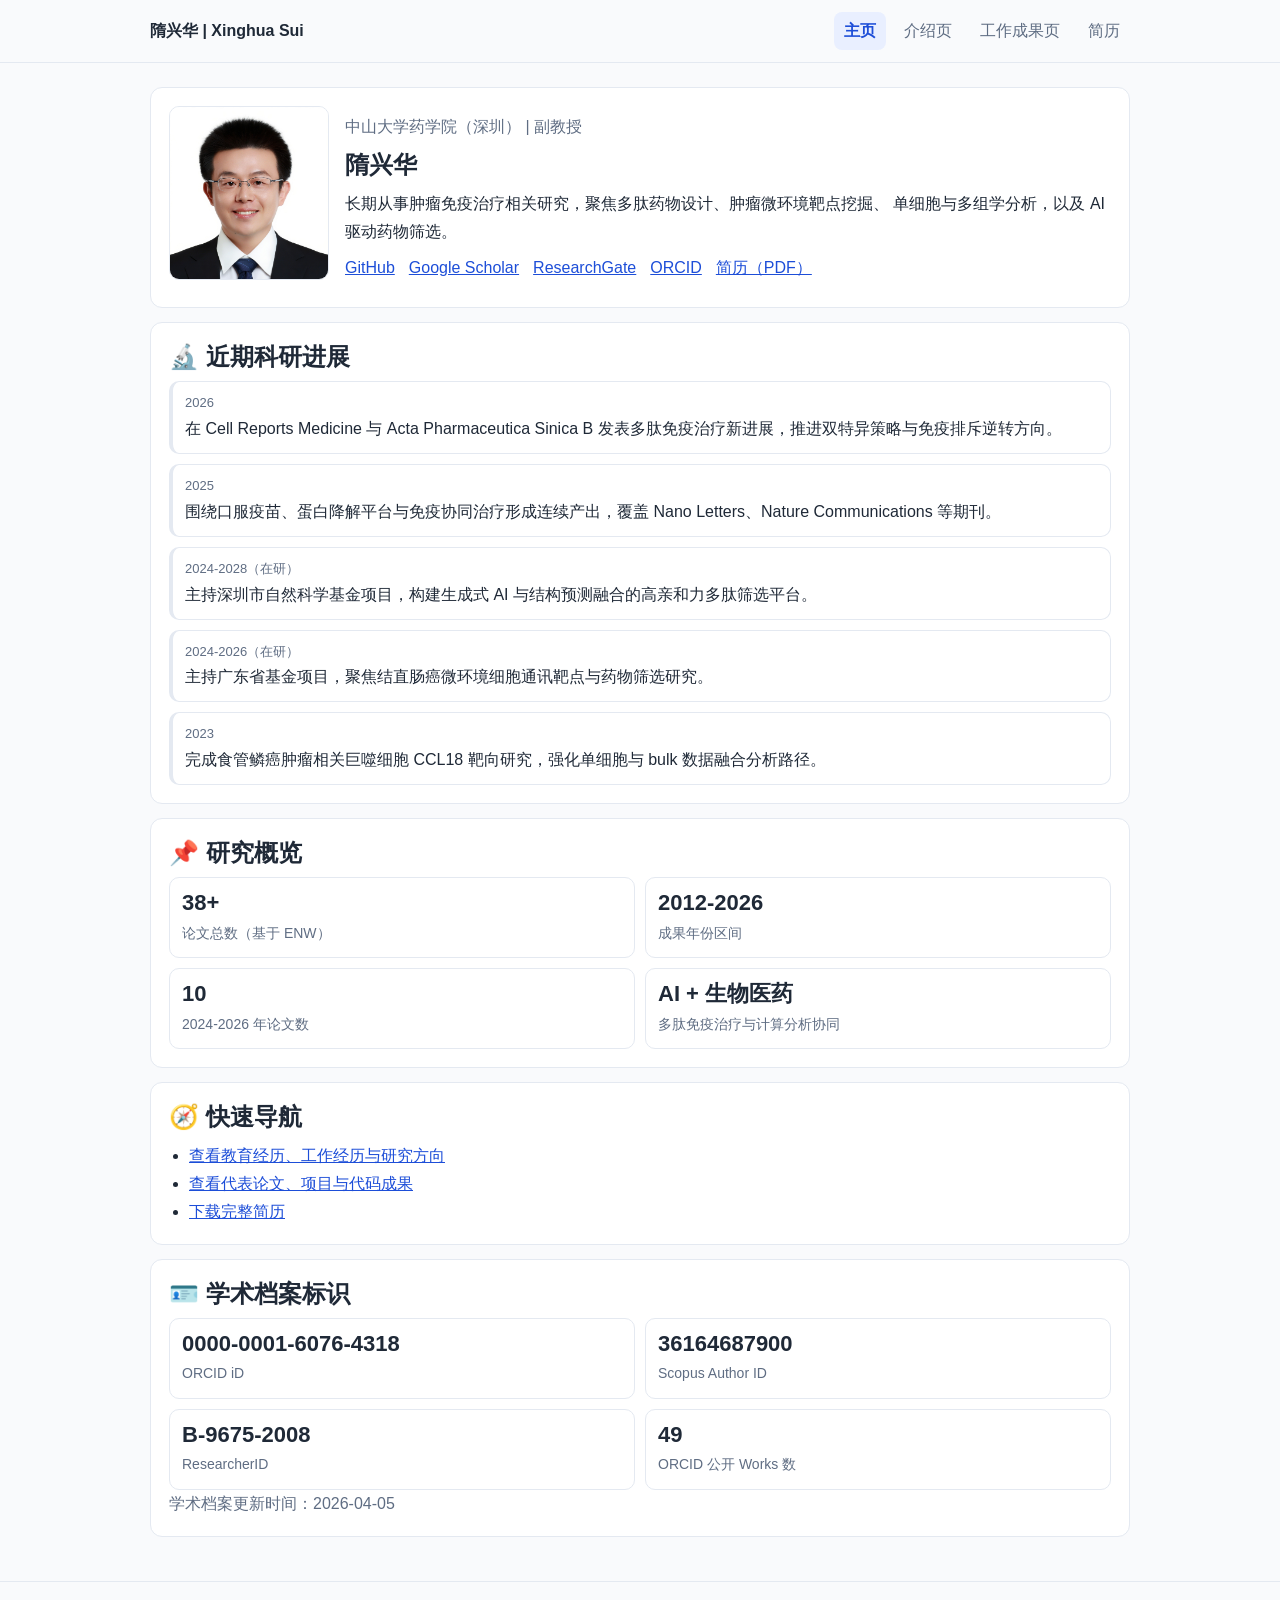
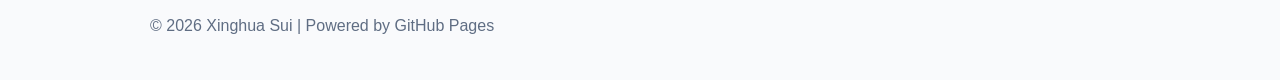
==== index.html @ 60b4a50c "Initial GitHub Pages site for personal academic profile. Includes homepage, about page, works page, " ====
<!doctype html>
<html lang="zh-CN">
  <head>
    <meta charset="UTF-8" />
    <meta name="viewport" content="width=device-width, initial-scale=1.0" />
    <meta name="description" content="隋兴华个人学术主页：近期科研进展、研究方向与代表成果。" />
    <title>隋兴华 | 学术主页</title>
    <link rel="stylesheet" href="styles.css" />
  </head>
  <body data-page="home">
    <header class="site-header">
      <div class="container nav-wrap">
        <a class="brand" href="index.html">隋兴华 | Xinghua Sui</a>
        <nav class="site-nav">
          <a href="index.html">主页</a>
          <a href="about.html">介绍页</a>
          <a href="works.html">工作成果页</a>
          <a href="cv.pdf" target="_blank" rel="noopener">简历</a>
        </nav>
      </div>
    </header>

    <main class="container page">
      <section class="profile-block">
        <div class="profile-photo">
          <img src="avatar.jpg" alt="隋兴华证件照" />
        </div>
        <div class="profile-text">
          <p class="muted">中山大学药学院（深圳） | 副教授</p>
          <h1>隋兴华</h1>
          <p>
            长期从事肿瘤免疫治疗相关研究，聚焦多肽药物设计、肿瘤微环境靶点挖掘、
            单细胞与多组学分析，以及 AI 驱动药物筛选。
          </p>
          <div class="link-row">
            <a href="https://github.com/luvega" target="_blank" rel="noopener">GitHub</a>
            <a
              href="https://scholar.google.com/citations?user=IkVBcz4AAAAJ&hl=zh-CN"
              target="_blank"
              rel="noopener"
              >Google Scholar</a
            >
            <a
              href="https://www.researchgate.net/profile/Xinghua-Sui?ev=hdr_xprf"
              target="_blank"
              rel="noopener"
              >ResearchGate</a
            >
            <a href="https://orcid.org/0000-0001-6076-4318" target="_blank" rel="noopener">ORCID</a>
            <a href="cv.pdf" target="_blank" rel="noopener">简历（PDF）</a>
          </div>
        </div>
      </section>

      <section class="section">
        <h2>🔬 近期科研进展</h2>
        <div id="progress-timeline" class="timeline"></div>
      </section>

      <section class="section">
        <h2>📌 研究概览</h2>
        <div class="stats-grid">
          <article>
            <strong id="paper-count">-</strong>
            <span>论文总数（基于 ENW）</span>
          </article>
          <article>
            <strong id="year-span">-</strong>
            <span>成果年份区间</span>
          </article>
          <article>
            <strong id="recent-count">-</strong>
            <span>2024-2026 年论文数</span>
          </article>
          <article>
            <strong>AI + 生物医药</strong>
            <span>多肽免疫治疗与计算分析协同</span>
          </article>
        </div>
      </section>

      <section class="section">
        <h2>🧭 快速导航</h2>
        <ul class="plain-list">
          <li><a href="about.html">查看教育经历、工作经历与研究方向</a></li>
          <li><a href="works.html">查看代表论文、项目与代码成果</a></li>
          <li><a href="cv.pdf" target="_blank" rel="noopener">下载完整简历</a></li>
        </ul>
      </section>

      <section class="section">
        <h2>🪪 学术档案标识</h2>
        <div class="stats-grid">
          <article>
            <strong id="orcid-id">0000-0001-6076-4318</strong>
            <span>ORCID iD</span>
          </article>
          <article>
            <strong id="scopus-id">36164687900</strong>
            <span>Scopus Author ID</span>
          </article>
          <article>
            <strong id="researcher-id">B-9675-2008</strong>
            <span>ResearcherID</span>
          </article>
          <article>
            <strong id="orcid-works">49</strong>
            <span>ORCID 公开 Works 数</span>
          </article>
        </div>
        <p class="muted" id="profile-updated-at">学术档案更新时间：-</p>
      </section>
    </main>

    <footer class="site-footer">
      <div class="container">
        <p>© <span id="year"></span> Xinghua Sui | Powered by GitHub Pages</p>
      </div>
    </footer>

    <script src="script.js"></script>
  </body>
</html>
---- styles.css ----
:root {
  --bg: #f9fafc;
  --text: #1f2937;
  --muted: #5f6d83;
  --line: #e4e9f1;
  --brand: #1d4ed8;
  --brand-soft: #e9efff;
  --max: 980px;
}

* {
  box-sizing: border-box;
}

body {
  margin: 0;
  color: var(--text);
  background: var(--bg);
  font-family: "Segoe UI", "PingFang SC", "Microsoft YaHei", sans-serif;
  line-height: 1.75;
}

a {
  color: var(--brand);
}

.container {
  width: min(var(--max), 92vw);
  margin: 0 auto;
}

.site-header {
  position: sticky;
  top: 0;
  z-index: 20;
  background: rgba(249, 250, 252, 0.96);
  border-bottom: 1px solid var(--line);
}

.nav-wrap {
  padding: 12px 0;
  display: flex;
  align-items: center;
  justify-content: space-between;
  gap: 16px;
}

.brand {
  font-weight: 700;
  color: var(--text);
  text-decoration: none;
  white-space: nowrap;
}

.site-nav {
  display: flex;
  flex-wrap: wrap;
  gap: 8px;
}

.site-nav a {
  text-decoration: none;
  color: var(--muted);
  padding: 5px 10px;
  border-radius: 8px;
}

body[data-page="home"] .site-nav a[href="index.html"],
body[data-page="about"] .site-nav a[href="about.html"],
body[data-page="works"] .site-nav a[href="works.html"] {
  color: var(--brand);
  background: var(--brand-soft);
  font-weight: 600;
}

.page {
  padding: 24px 0 30px;
}

.section {
  background: #fff;
  border: 1px solid var(--line);
  border-radius: 12px;
  padding: 18px;
  margin-bottom: 14px;
}

h1,
h2 {
  margin: 0 0 8px;
  line-height: 1.35;
}

.muted {
  margin: 0;
  color: var(--muted);
}

.profile-block {
  background: #fff;
  border: 1px solid var(--line);
  border-radius: 12px;
  padding: 18px;
  margin-bottom: 14px;
  display: grid;
  grid-template-columns: 160px 1fr;
  gap: 16px;
  align-items: center;
}

.profile-photo img {
  width: 100%;
  border-radius: 10px;
  border: 1px solid var(--line);
}

.profile-text p {
  margin: 0 0 8px;
}

.link-row {
  display: flex;
  flex-wrap: wrap;
  gap: 14px;
}

.timeline {
  display: grid;
  gap: 10px;
}

.timeline-item {
  border-left: 4px solid var(--brand);
  background: #fff;
  border: 1px solid var(--line);
  border-left-width: 4px;
  border-radius: 10px;
  padding: 10px 12px;
}

.timeline-item .meta {
  font-size: 13px;
  color: var(--muted);
}

.timeline.compact .timeline-item {
  padding: 8px 12px;
}

.stats-grid {
  display: grid;
  grid-template-columns: repeat(2, minmax(0, 1fr));
  gap: 10px;
}

.stats-grid article {
  border: 1px solid var(--line);
  border-radius: 10px;
  padding: 12px;
  background: #fff;
  display: grid;
  gap: 4px;
}

.stats-grid strong {
  font-size: 22px;
  line-height: 1.2;
}

.stats-grid span {
  color: var(--muted);
  font-size: 14px;
}

.chip-list {
  display: flex;
  flex-wrap: wrap;
  gap: 8px;
}

.chip {
  padding: 4px 10px;
  border-radius: 999px;
  font-size: 13px;
  color: var(--brand);
  background: var(--brand-soft);
}

.plain-list {
  margin: 0;
  padding-left: 20px;
}

.paper-list,
.repo-grid,
.yearly-bars {
  display: grid;
  gap: 10px;
}

.paper-item,
.repo-item {
  border: 1px solid var(--line);
  border-radius: 10px;
  background: #fff;
  padding: 10px 12px;
}

.paper-item .year,
.repo-item .meta {
  color: var(--muted);
  font-size: 13px;
}

.bar-row {
  display: grid;
  grid-template-columns: 60px 1fr 56px;
  gap: 8px;
  align-items: center;
}

.bar {
  width: 100%;
  height: 10px;
  border-radius: 999px;
  background: #eef2f8;
  overflow: hidden;
}

.bar > span {
  display: block;
  height: 100%;
  background: linear-gradient(90deg, #3b82f6, #1d4ed8);
}

.site-footer {
  border-top: 1px solid var(--line);
  color: var(--muted);
  padding: 14px 0 24px;
}

@media (max-width: 760px) {
  .profile-block {
    grid-template-columns: 1fr;
  }

  .profile-photo img {
    max-width: 180px;
  }

  .stats-grid {
    grid-template-columns: 1fr;
  }
}
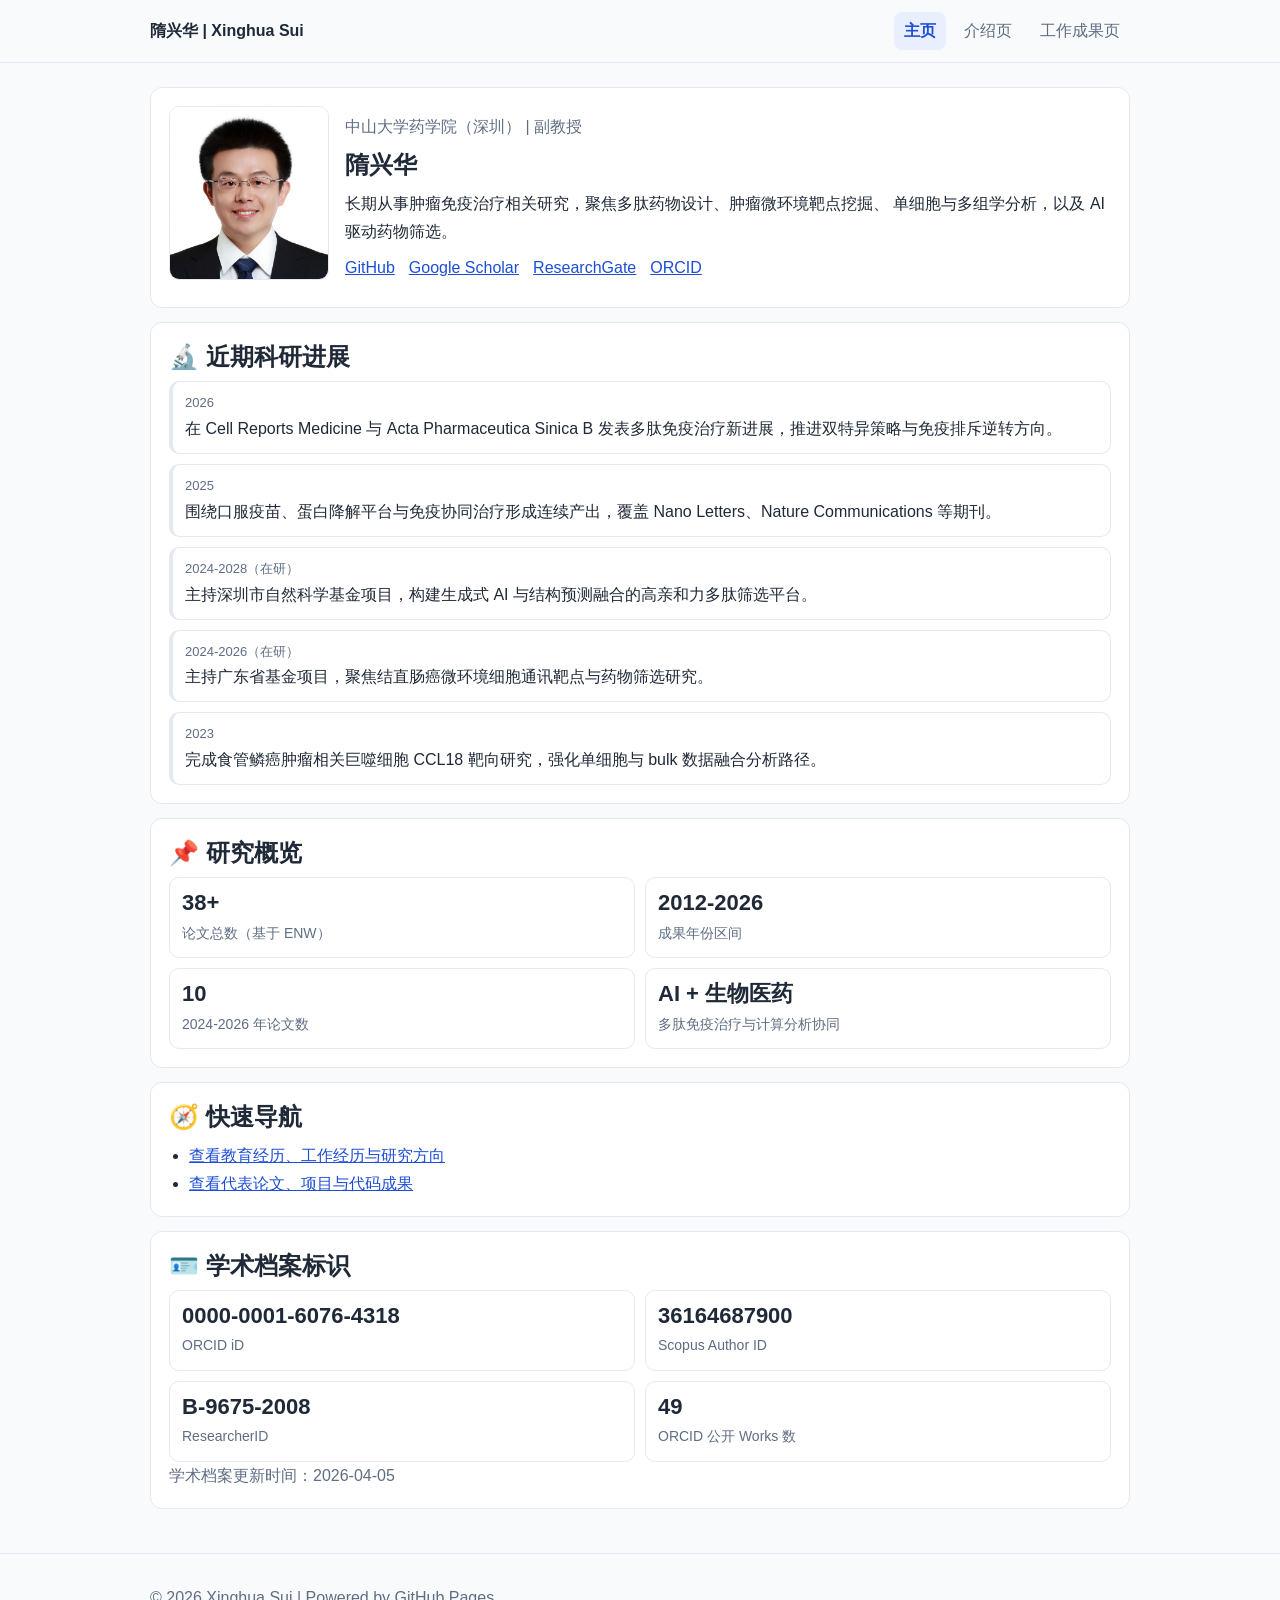
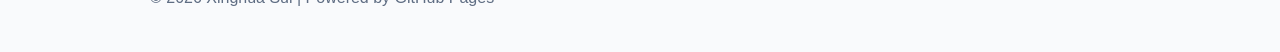
==== commit a148d7ce: "Remove resume links and remove cv.pdf from published site. The site now only keeps academic-profile " ====
--- a/index.html
+++ b/index.html
@@ -15,7 +15,6 @@
           <a href="index.html">主页</a>
           <a href="about.html">介绍页</a>
           <a href="works.html">工作成果页</a>
-          <a href="cv.pdf" target="_blank" rel="noopener">简历</a>
         </nav>
       </div>
     </header>
@@ -47,7 +46,6 @@
               >ResearchGate</a
             >
             <a href="https://orcid.org/0000-0001-6076-4318" target="_blank" rel="noopener">ORCID</a>
-            <a href="cv.pdf" target="_blank" rel="noopener">简历（PDF）</a>
           </div>
         </div>
       </section>
@@ -84,7 +82,6 @@
         <ul class="plain-list">
           <li><a href="about.html">查看教育经历、工作经历与研究方向</a></li>
           <li><a href="works.html">查看代表论文、项目与代码成果</a></li>
-          <li><a href="cv.pdf" target="_blank" rel="noopener">下载完整简历</a></li>
         </ul>
       </section>
 
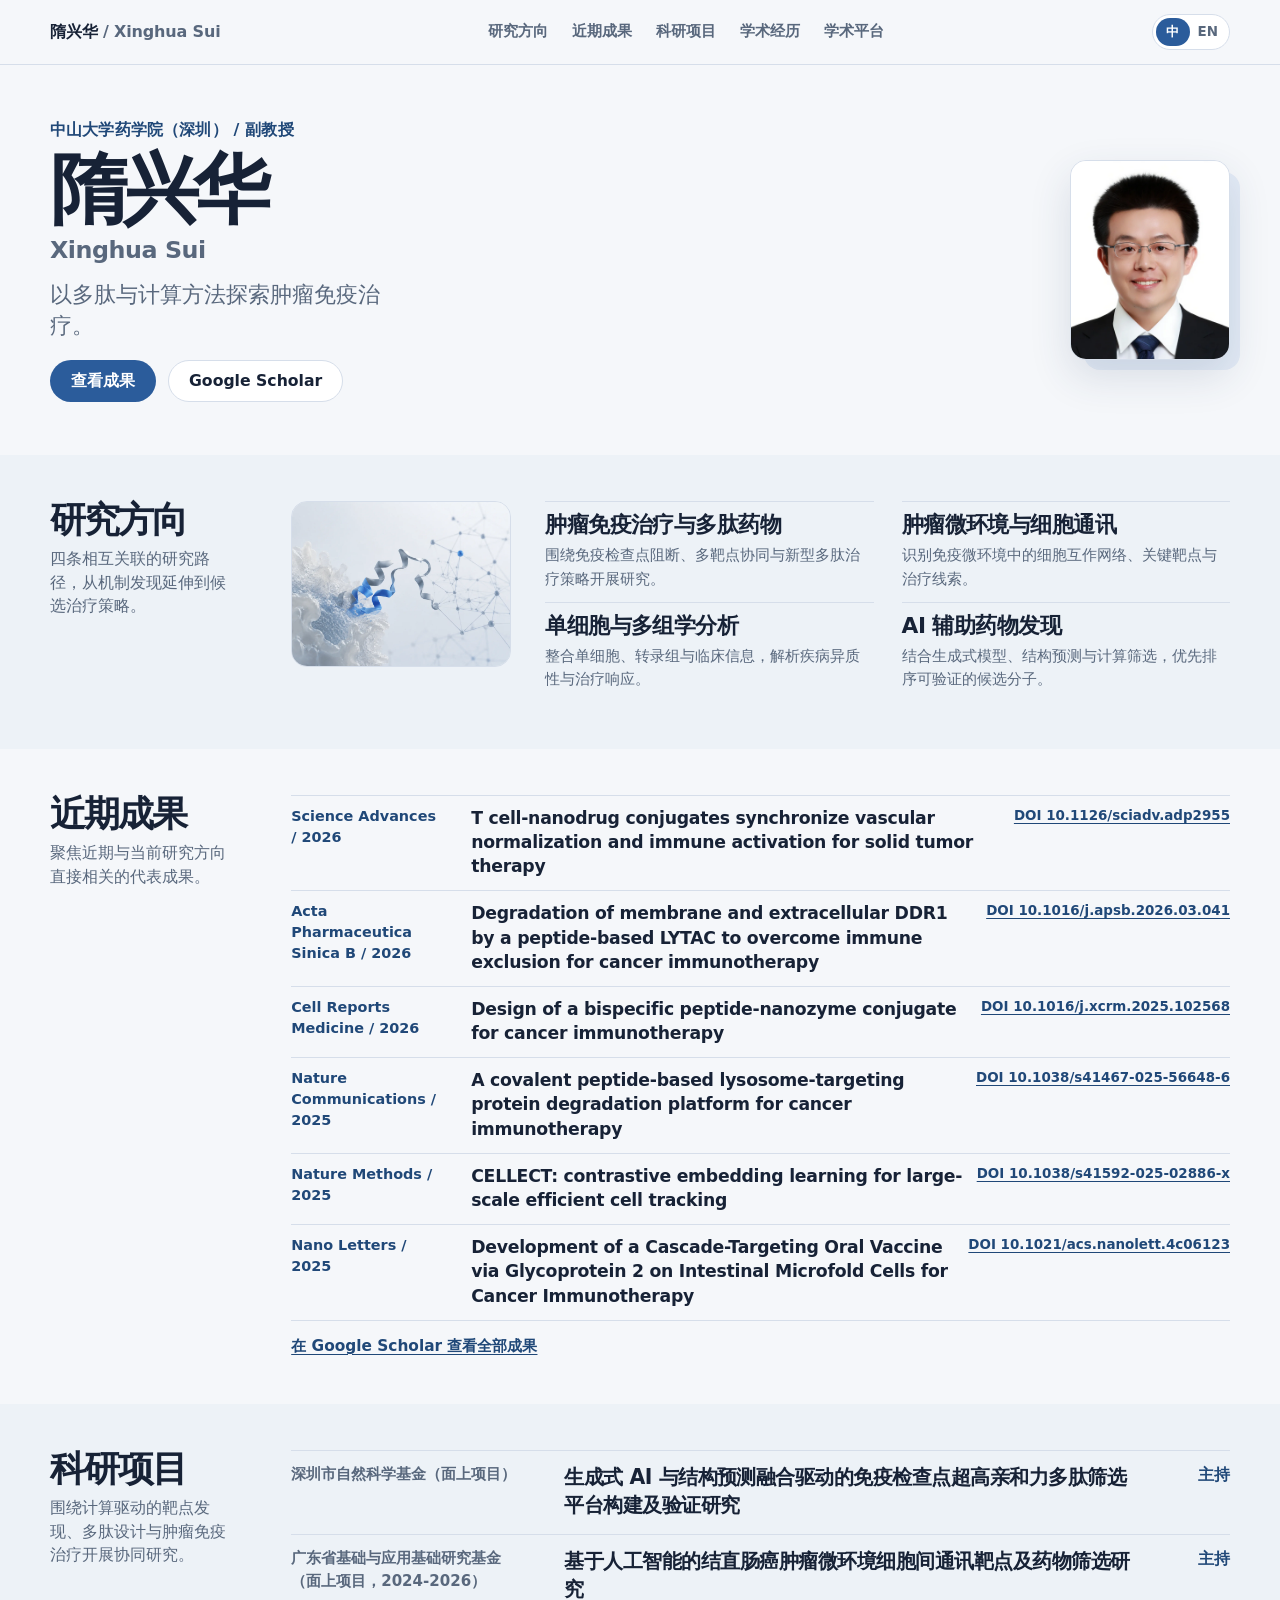
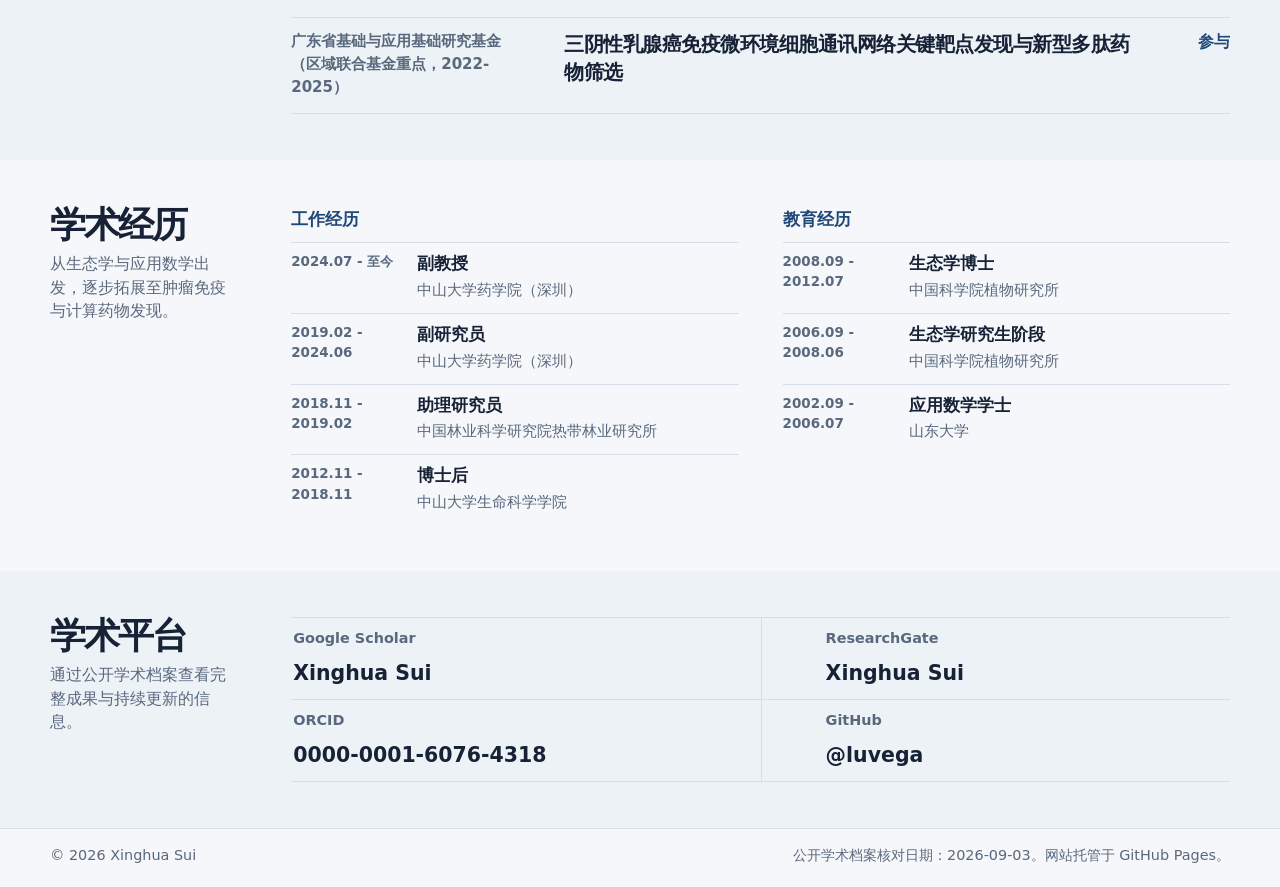
==== commit 393ac603: "feat: redesign bilingual academic homepage" ====
--- a/index.html
+++ b/index.html
@@ -1,117 +1,380 @@
 <!doctype html>
-<html lang="zh-CN">
+<html class="no-js" lang="zh-CN">
   <head>
     <meta charset="UTF-8" />
     <meta name="viewport" content="width=device-width, initial-scale=1.0" />
-    <meta name="description" content="隋兴华个人学术主页：近期科研进展、研究方向与代表成果。" />
+    <meta
+      id="meta-description"
+      name="description"
+      content="隋兴华个人学术主页：肿瘤免疫治疗、多肽药物、肿瘤微环境、单细胞与多组学分析及 AI 辅助药物发现。"
+    />
+    <meta name="color-scheme" content="light dark" />
+    <meta property="og:type" content="profile" />
+    <meta property="og:url" content="https://luvega.github.io/" />
+    <meta property="og:title" content="隋兴华 | 学术主页" />
+    <meta property="og:description" content="肿瘤免疫治疗、多肽药物与计算生物学研究。" />
+    <meta property="og:image" content="https://luvega.github.io/assets/xinghua-sui.webp" />
+    <meta property="og:image:width" content="720" />
+    <meta property="og:image:height" content="900" />
+    <meta property="og:image:alt" content="隋兴华肖像" />
+    <meta name="twitter:card" content="summary" />
+    <link rel="canonical" href="https://luvega.github.io/" />
+    <link rel="icon" href="assets/xinghua-sui.webp" type="image/webp" />
+    <link
+      rel="preload"
+      as="image"
+      href="assets/xinghua-sui.webp"
+      type="image/webp"
+      fetchpriority="high"
+    />
     <title>隋兴华 | 学术主页</title>
     <link rel="stylesheet" href="styles.css" />
+    <script>
+      document.documentElement.classList.replace("no-js", "js");
+    </script>
+    <script type="application/ld+json">
+      {
+        "@context": "https://schema.org",
+        "@type": "Person",
+        "name": "Xinghua Sui",
+        "alternateName": "隋兴华",
+        "url": "https://luvega.github.io/",
+        "image": "https://luvega.github.io/assets/xinghua-sui.webp",
+        "jobTitle": "Associate Professor",
+        "affiliation": {
+          "@type": "CollegeOrUniversity",
+          "name": "Sun Yat-sen University",
+          "department": "School of Pharmaceutical Sciences (Shenzhen)",
+          "url": "https://www.sysu.edu.cn/"
+        },
+        "sameAs": [
+          "https://github.com/luvega",
+          "https://scholar.google.com/citations?user=IkVBcz4AAAAJ&hl=zh-CN",
+          "https://www.researchgate.net/profile/Xinghua-Sui",
+          "https://orcid.org/0000-0001-6076-4318"
+        ],
+        "knowsAbout": [
+          "Cancer immunotherapy",
+          "Peptide therapeutics",
+          "Tumor microenvironment",
+          "Single-cell analysis",
+          "Multi-omics",
+          "Computational biology"
+        ]
+      }
+    </script>
   </head>
-  <body data-page="home">
-    <header class="site-header">
-      <div class="container nav-wrap">
-        <a class="brand" href="index.html">隋兴华 | Xinghua Sui</a>
-        <nav class="site-nav">
-          <a href="index.html">主页</a>
-          <a href="about.html">介绍页</a>
-          <a href="works.html">工作成果页</a>
+  <body>
+    <a class="skip-link" href="#main-content" data-i18n="accessibility.skip">跳到主要内容</a>
+
+    <header class="site-header" id="site-header">
+      <div class="container nav-shell">
+        <a
+          class="brand"
+          href="#top"
+          aria-label="返回首页"
+          data-i18n-aria-label="accessibility.home"
+        >
+          <span>隋兴华</span>
+          <span class="brand-english">/ Xinghua Sui</span>
+        </a>
+
+        <nav
+          class="site-nav"
+          id="primary-nav"
+          aria-label="主要导航"
+          data-i18n-aria-label="accessibility.navigation"
+        >
+          <a href="#research" data-i18n="nav.research">研究方向</a>
+          <a href="#publications" data-i18n="nav.publications">近期成果</a>
+          <a href="#projects" data-i18n="nav.projects">科研项目</a>
+          <a href="#experience" data-i18n="nav.experience">学术经历</a>
+          <a href="#profiles" data-i18n="nav.profiles">学术平台</a>
         </nav>
+
+        <div class="header-actions">
+          <button
+            class="menu-toggle"
+            id="menu-toggle"
+            type="button"
+            aria-expanded="false"
+            aria-controls="primary-nav"
+            data-i18n="controls.menu"
+            data-i18n-aria-label="accessibility.menu"
+          >
+            导航
+          </button>
+          <div
+            class="language-switch"
+            role="group"
+            aria-label="语言选择"
+            data-i18n-aria-label="accessibility.language"
+          >
+            <button type="button" data-language="zh" aria-pressed="true">中</button>
+            <button type="button" data-language="en" aria-pressed="false">EN</button>
+          </div>
+        </div>
       </div>
     </header>
 
-    <main class="container page">
-      <section class="profile-block">
-        <div class="profile-photo">
-          <img src="avatar.jpg" alt="隋兴华证件照" />
-        </div>
-        <div class="profile-text">
-          <p class="muted">中山大学药学院（深圳） | 副教授</p>
-          <h1>隋兴华</h1>
-          <p>
-            长期从事肿瘤免疫治疗相关研究，聚焦多肽药物设计、肿瘤微环境靶点挖掘、
-            单细胞与多组学分析，以及 AI 驱动药物筛选。
-          </p>
-          <div class="link-row">
-            <a href="https://github.com/luvega" target="_blank" rel="noopener">GitHub</a>
+    <main id="main-content">
+      <section class="hero container" id="top" aria-labelledby="hero-title">
+        <div class="hero-copy">
+          <p class="hero-kicker" data-i18n="hero.kicker">中山大学药学院（深圳） / 副教授</p>
+          <h1 id="hero-title">
+            <span data-i18n="hero.namePrimary">隋兴华</span>
+            <small data-i18n="hero.nameSecondary">Xinghua Sui</small>
+          </h1>
+          <p class="hero-summary" data-i18n="hero.summary">以多肽与计算方法探索肿瘤免疫治疗。</p>
+          <div class="hero-actions">
+            <a class="button button-primary" href="#publications" data-i18n="hero.primaryCta">查看成果</a>
             <a
+              class="button button-secondary"
               href="https://scholar.google.com/citations?user=IkVBcz4AAAAJ&hl=zh-CN"
               target="_blank"
-              rel="noopener"
+              rel="noopener noreferrer"
               >Google Scholar</a
             >
-            <a
-              href="https://www.researchgate.net/profile/Xinghua-Sui?ev=hdr_xprf"
-              target="_blank"
-              rel="noopener"
-              >ResearchGate</a
-            >
-            <a href="https://orcid.org/0000-0001-6076-4318" target="_blank" rel="noopener">ORCID</a>
-          </div>
-        </div>
-      </section>
-
-      <section class="section">
-        <h2>🔬 近期科研进展</h2>
-        <div id="progress-timeline" class="timeline"></div>
-      </section>
-
-      <section class="section">
-        <h2>📌 研究概览</h2>
-        <div class="stats-grid">
-          <article>
-            <strong id="paper-count">-</strong>
-            <span>论文总数（基于 ENW）</span>
-          </article>
-          <article>
-            <strong id="year-span">-</strong>
-            <span>成果年份区间</span>
-          </article>
-          <article>
-            <strong id="recent-count">-</strong>
-            <span>2024-2026 年论文数</span>
-          </article>
-          <article>
-            <strong>AI + 生物医药</strong>
-            <span>多肽免疫治疗与计算分析协同</span>
-          </article>
-        </div>
-      </section>
-
-      <section class="section">
-        <h2>🧭 快速导航</h2>
-        <ul class="plain-list">
-          <li><a href="about.html">查看教育经历、工作经历与研究方向</a></li>
-          <li><a href="works.html">查看代表论文、项目与代码成果</a></li>
-        </ul>
-      </section>
-
-      <section class="section">
-        <h2>🪪 学术档案标识</h2>
-        <div class="stats-grid">
-          <article>
-            <strong id="orcid-id">0000-0001-6076-4318</strong>
-            <span>ORCID iD</span>
-          </article>
-          <article>
-            <strong id="scopus-id">36164687900</strong>
-            <span>Scopus Author ID</span>
-          </article>
-          <article>
-            <strong id="researcher-id">B-9675-2008</strong>
-            <span>ResearcherID</span>
-          </article>
-          <article>
-            <strong id="orcid-works">49</strong>
-            <span>ORCID 公开 Works 数</span>
-          </article>
-        </div>
-        <p class="muted" id="profile-updated-at">学术档案更新时间：-</p>
+          </div>
+        </div>
+
+        <figure class="hero-portrait">
+          <img
+            src="assets/xinghua-sui.webp"
+            width="720"
+            height="900"
+            fetchpriority="high"
+            decoding="async"
+            alt="隋兴华肖像"
+            data-i18n-alt="accessibility.portraitAlt"
+          />
+        </figure>
+      </section>
+
+      <section class="section section-surface" id="research" aria-labelledby="research-title">
+        <div class="container">
+          <div class="section-heading">
+            <h2 id="research-title" data-i18n="research.title">研究方向</h2>
+            <p data-i18n="research.intro">四条相互关联的研究路径，从机制发现延伸到候选治疗策略。</p>
+          </div>
+
+          <div class="research-layout">
+            <figure class="research-visual" aria-hidden="true">
+              <img
+                src="assets/research-visual.webp"
+                width="1600"
+                height="1200"
+                loading="lazy"
+                decoding="async"
+                alt=""
+              />
+            </figure>
+
+            <div class="research-list">
+              <article>
+                <h3 data-i18n="research.peptideTitle">肿瘤免疫治疗与多肽药物</h3>
+                <p data-i18n="research.peptideText">围绕免疫检查点阻断、多靶点协同与新型多肽治疗策略开展研究。</p>
+              </article>
+              <article>
+                <h3 data-i18n="research.microenvironmentTitle">肿瘤微环境与细胞通讯</h3>
+                <p data-i18n="research.microenvironmentText">识别免疫微环境中的细胞互作网络、关键靶点与治疗线索。</p>
+              </article>
+              <article>
+                <h3 data-i18n="research.omicsTitle">单细胞与多组学分析</h3>
+                <p data-i18n="research.omicsText">整合单细胞、转录组与临床信息，解析疾病异质性与治疗响应。</p>
+              </article>
+              <article>
+                <h3 data-i18n="research.aiTitle">AI 辅助药物发现</h3>
+                <p data-i18n="research.aiText">结合生成式模型、结构预测与计算筛选，优先排序可验证的候选分子。</p>
+              </article>
+            </div>
+          </div>
+        </div>
+      </section>
+
+      <section class="section" id="publications" aria-labelledby="publications-title">
+        <div class="container">
+          <div class="section-heading">
+            <h2 id="publications-title" data-i18n="publications.title">近期成果</h2>
+            <p data-i18n="publications.intro">聚焦近期与当前研究方向直接相关的代表成果。</p>
+          </div>
+
+          <div class="publication-list">
+            <article class="publication-item">
+              <p class="publication-meta">Science Advances / 2026</p>
+              <h3>T cell-nanodrug conjugates synchronize vascular normalization and immune activation for solid tumor therapy</h3>
+              <a class="doi-link" href="https://doi.org/10.1126/sciadv.adp2955" target="_blank" rel="noopener noreferrer">DOI 10.1126/sciadv.adp2955</a>
+            </article>
+            <article class="publication-item">
+              <p class="publication-meta">Acta Pharmaceutica Sinica B / 2026</p>
+              <h3>Degradation of membrane and extracellular DDR1 by a peptide-based LYTAC to overcome immune exclusion for cancer immunotherapy</h3>
+              <a class="doi-link" href="https://doi.org/10.1016/j.apsb.2026.03.041" target="_blank" rel="noopener noreferrer">DOI 10.1016/j.apsb.2026.03.041</a>
+            </article>
+            <article class="publication-item">
+              <p class="publication-meta">Cell Reports Medicine / 2026</p>
+              <h3>Design of a bispecific peptide-nanozyme conjugate for cancer immunotherapy</h3>
+              <a class="doi-link" href="https://doi.org/10.1016/j.xcrm.2025.102568" target="_blank" rel="noopener noreferrer">DOI 10.1016/j.xcrm.2025.102568</a>
+            </article>
+            <article class="publication-item">
+              <p class="publication-meta">Nature Communications / 2025</p>
+              <h3>A covalent peptide-based lysosome-targeting protein degradation platform for cancer immunotherapy</h3>
+              <a class="doi-link" href="https://doi.org/10.1038/s41467-025-56648-6" target="_blank" rel="noopener noreferrer">DOI 10.1038/s41467-025-56648-6</a>
+            </article>
+            <article class="publication-item">
+              <p class="publication-meta">Nature Methods / 2025</p>
+              <h3>CELLECT: contrastive embedding learning for large-scale efficient cell tracking</h3>
+              <a class="doi-link" href="https://doi.org/10.1038/s41592-025-02886-x" target="_blank" rel="noopener noreferrer">DOI 10.1038/s41592-025-02886-x</a>
+            </article>
+            <article class="publication-item">
+              <p class="publication-meta">Nano Letters / 2025</p>
+              <h3>Development of a Cascade-Targeting Oral Vaccine via Glycoprotein 2 on Intestinal Microfold Cells for Cancer Immunotherapy</h3>
+              <a class="doi-link" href="https://doi.org/10.1021/acs.nanolett.4c06123" target="_blank" rel="noopener noreferrer">DOI 10.1021/acs.nanolett.4c06123</a>
+            </article>
+          </div>
+
+          <a
+            class="text-link"
+            href="https://scholar.google.com/citations?user=IkVBcz4AAAAJ&hl=zh-CN"
+            target="_blank"
+            rel="noopener noreferrer"
+            data-i18n="publications.all"
+            >在 Google Scholar 查看全部成果</a
+          >
+        </div>
+      </section>
+
+      <section class="section section-surface" id="projects" aria-labelledby="projects-title">
+        <div class="container">
+          <div class="section-heading">
+            <h2 id="projects-title" data-i18n="projects.title">科研项目</h2>
+            <p data-i18n="projects.intro">围绕计算驱动的靶点发现、多肽设计与肿瘤免疫治疗开展协同研究。</p>
+          </div>
+
+          <div class="project-list">
+            <article class="project-item">
+              <p data-i18n="projects.shenzhenFund">深圳市自然科学基金（面上项目）</p>
+              <h3 data-i18n="projects.shenzhenTitle">生成式 AI 与结构预测融合驱动的免疫检查点超高亲和力多肽筛选平台构建及验证研究</h3>
+              <strong data-i18n="projects.principal">主持</strong>
+            </article>
+            <article class="project-item">
+              <p data-i18n="projects.guangdongGeneral">广东省基础与应用基础研究基金（面上项目，2024-2026）</p>
+              <h3 data-i18n="projects.crcTitle">基于人工智能的结直肠癌肿瘤微环境细胞间通讯靶点及药物筛选研究</h3>
+              <strong data-i18n="projects.principal">主持</strong>
+            </article>
+            <article class="project-item">
+              <p data-i18n="projects.guangdongJoint">广东省基础与应用基础研究基金（区域联合基金重点，2022-2025）</p>
+              <h3 data-i18n="projects.tnbcTitle">三阴性乳腺癌免疫微环境细胞通讯网络关键靶点发现与新型多肽药物筛选</h3>
+              <strong data-i18n="projects.participant">参与</strong>
+            </article>
+          </div>
+        </div>
+      </section>
+
+      <section class="section" id="experience" aria-labelledby="experience-title">
+        <div class="container">
+          <div class="section-heading">
+            <h2 id="experience-title" data-i18n="experience.title">学术经历</h2>
+            <p data-i18n="experience.intro">从生态学与应用数学出发，逐步拓展至肿瘤免疫与计算药物发现。</p>
+          </div>
+
+          <div class="career-grid">
+            <section aria-labelledby="employment-title">
+              <h3 id="employment-title" data-i18n="experience.employment">工作经历</h3>
+              <ol class="career-list">
+                <li>
+                  <time datetime="2024-07" data-i18n="experience.presentDate">2024.07 - 至今</time>
+                  <div>
+                    <h4 data-i18n="experience.associateProfessor">副教授</h4>
+                    <p data-i18n="experience.sysuPharmacy">中山大学药学院（深圳）</p>
+                  </div>
+                </li>
+                <li>
+                  <time>2019.02 - 2024.06</time>
+                  <div>
+                    <h4 data-i18n="experience.associateResearcher">副研究员</h4>
+                    <p data-i18n="experience.sysuPharmacy">中山大学药学院（深圳）</p>
+                  </div>
+                </li>
+                <li>
+                  <time>2018.11 - 2019.02</time>
+                  <div>
+                    <h4 data-i18n="experience.assistantResearcher">助理研究员</h4>
+                    <p data-i18n="experience.forestryInstitute">中国林业科学研究院热带林业研究所</p>
+                  </div>
+                </li>
+                <li>
+                  <time>2012.11 - 2018.11</time>
+                  <div>
+                    <h4 data-i18n="experience.postdoc">博士后</h4>
+                    <p data-i18n="experience.sysuLife">中山大学生命科学学院</p>
+                  </div>
+                </li>
+              </ol>
+            </section>
+
+            <section aria-labelledby="education-title">
+              <h3 id="education-title" data-i18n="experience.education">教育经历</h3>
+              <ol class="career-list">
+                <li>
+                  <time>2008.09 - 2012.07</time>
+                  <div>
+                    <h4 data-i18n="experience.phd">生态学博士</h4>
+                    <p data-i18n="experience.botanyInstitute">中国科学院植物研究所</p>
+                  </div>
+                </li>
+                <li>
+                  <time>2006.09 - 2008.06</time>
+                  <div>
+                    <h4 data-i18n="experience.graduateEcology">生态学研究生阶段</h4>
+                    <p data-i18n="experience.botanyInstitute">中国科学院植物研究所</p>
+                  </div>
+                </li>
+                <li>
+                  <time>2002.09 - 2006.07</time>
+                  <div>
+                    <h4 data-i18n="experience.bachelor">应用数学学士</h4>
+                    <p data-i18n="experience.shandong">山东大学</p>
+                  </div>
+                </li>
+              </ol>
+            </section>
+          </div>
+        </div>
+      </section>
+
+      <section class="section section-surface" id="profiles" aria-labelledby="profiles-title">
+        <div class="container">
+          <div class="section-heading">
+            <h2 id="profiles-title" data-i18n="profiles.title">学术平台</h2>
+            <p data-i18n="profiles.intro">通过公开学术档案查看完整成果与持续更新的信息。</p>
+          </div>
+
+          <div class="profile-links">
+            <a href="https://scholar.google.com/citations?user=IkVBcz4AAAAJ&hl=zh-CN" target="_blank" rel="noopener noreferrer">
+              <span>Google Scholar</span>
+              <strong>Xinghua Sui</strong>
+            </a>
+            <a href="https://www.researchgate.net/profile/Xinghua-Sui" target="_blank" rel="noopener noreferrer">
+              <span>ResearchGate</span>
+              <strong>Xinghua Sui</strong>
+            </a>
+            <a href="https://orcid.org/0000-0001-6076-4318" target="_blank" rel="noopener noreferrer">
+              <span>ORCID</span>
+              <strong>0000-0001-6076-4318</strong>
+            </a>
+            <a href="https://github.com/luvega" target="_blank" rel="noopener noreferrer">
+              <span>GitHub</span>
+              <strong>@luvega</strong>
+            </a>
+          </div>
+        </div>
       </section>
     </main>
 
     <footer class="site-footer">
-      <div class="container">
-        <p>© <span id="year"></span> Xinghua Sui | Powered by GitHub Pages</p>
+      <div class="container footer-layout">
+        <p>© <span id="year">2026</span> Xinghua Sui</p>
+        <p data-i18n="footer.source">公开学术档案核对日期：2026-09-03。网站托管于 GitHub Pages。</p>
       </div>
     </footer>
 
--- a/styles.css
+++ b/styles.css
@@ -1,254 +1,895 @@
 :root {
-  --bg: #f9fafc;
-  --text: #1f2937;
-  --muted: #5f6d83;
-  --line: #e4e9f1;
-  --brand: #1d4ed8;
-  --brand-soft: #e9efff;
-  --max: 980px;
-}
-
-* {
+  color-scheme: light dark;
+  --bg: #f5f7fa;
+  --surface: #edf2f7;
+  --surface-strong: #ffffff;
+  --text: #172236;
+  --text-soft: #59687d;
+  --accent: #2b5c9b;
+  --accent-strong: #204878;
+  --accent-soft: #e3ebf6;
+  --line: #d6deea;
+  --header-bg: rgb(245 247 250 / 94%);
+  --shadow: rgb(42 67 101 / 14%);
+  --button-text: #ffffff;
+  --radius: 16px;
+  --max-width: 1180px;
+  --header-height: 64px;
+}
+
+@media (prefers-color-scheme: dark) {
+  :root {
+    --bg: #10161f;
+    --surface: #151e29;
+    --surface-strong: #1a2431;
+    --text: #edf2f8;
+    --text-soft: #b2becc;
+    --accent: #8eb5eb;
+    --accent-strong: #aac9f1;
+    --accent-soft: #1d3048;
+    --line: #2b3746;
+    --header-bg: rgb(16 22 31 / 94%);
+    --shadow: rgb(0 0 0 / 28%);
+    --button-text: #111923;
+  }
+}
+
+*,
+*::before,
+*::after {
   box-sizing: border-box;
+}
+
+html {
+  scroll-behavior: smooth;
+  scroll-padding-top: calc(var(--header-height) + 24px);
 }
 
 body {
   margin: 0;
+  min-width: 280px;
+  overflow-x: hidden;
   color: var(--text);
   background: var(--bg);
-  font-family: "Segoe UI", "PingFang SC", "Microsoft YaHei", sans-serif;
-  line-height: 1.75;
+  font-family:
+    "Segoe UI Variable Text",
+    "Segoe UI",
+    "PingFang SC",
+    "Microsoft YaHei",
+    system-ui,
+    sans-serif;
+  font-size: 17px;
+  line-height: 1.52;
+  text-rendering: optimizeLegibility;
+  -webkit-font-smoothing: antialiased;
+}
+
+img {
+  display: block;
+  max-width: 100%;
+}
+
+figure,
+h1,
+h2,
+h3,
+h4,
+p,
+ol {
+  margin: 0;
 }
 
 a {
-  color: var(--brand);
+  color: inherit;
+  text-decoration-thickness: 1px;
+  text-underline-offset: 0.2em;
+}
+
+button,
+a {
+  -webkit-tap-highlight-color: transparent;
+}
+
+button {
+  color: inherit;
+  font: inherit;
+}
+
+:focus-visible {
+  outline: 3px solid var(--accent);
+  outline-offset: 4px;
 }
 
 .container {
-  width: min(var(--max), 92vw);
-  margin: 0 auto;
+  width: min(var(--max-width), calc(100% - 40px));
+  margin-inline: auto;
+}
+
+.skip-link {
+  position: fixed;
+  top: 12px;
+  left: 12px;
+  z-index: 100;
+  padding: 9px 14px;
+  border-radius: 999px;
+  color: var(--button-text);
+  background: var(--accent);
+  font-weight: 700;
+  transform: translateY(-160%);
+}
+
+.skip-link:focus {
+  transform: translateY(0);
 }
 
 .site-header {
   position: sticky;
   top: 0;
   z-index: 20;
-  background: rgba(249, 250, 252, 0.96);
   border-bottom: 1px solid var(--line);
-}
-
-.nav-wrap {
-  padding: 12px 0;
+  background: var(--header-bg);
+  backdrop-filter: blur(14px);
+  -webkit-backdrop-filter: blur(14px);
+}
+
+.nav-shell {
+  min-height: var(--header-height);
   display: flex;
   align-items: center;
   justify-content: space-between;
-  gap: 16px;
+  gap: 18px;
 }
 
 .brand {
-  font-weight: 700;
+  flex: 0 0 auto;
   color: var(--text);
+  font-size: 1rem;
+  font-weight: 760;
+  letter-spacing: -0.01em;
   text-decoration: none;
   white-space: nowrap;
 }
 
+.brand-english {
+  color: var(--text-soft);
+  font-weight: 620;
+}
+
 .site-nav {
+  min-width: 0;
+  display: flex;
+  align-items: center;
+  justify-content: center;
+  gap: 4px;
+}
+
+.site-nav a {
+  padding: 7px 10px;
+  border-radius: 999px;
+  color: var(--text-soft);
+  font-size: 0.94rem;
+  font-weight: 620;
+  line-height: 1;
+  text-decoration: none;
+  white-space: nowrap;
+  transition:
+    color 160ms ease,
+    background-color 160ms ease,
+    transform 160ms ease;
+}
+
+.site-nav a:hover,
+.site-nav a:focus-visible {
+  color: var(--accent-strong);
+  background: var(--accent-soft);
+}
+
+.site-nav a:active,
+.button:active,
+.language-switch button:active,
+.menu-toggle:active {
+  transform: translateY(1px);
+}
+
+.header-actions {
+  flex: 0 0 auto;
+  display: flex;
+  align-items: center;
+  gap: 8px;
+}
+
+.menu-toggle {
+  display: none;
+  min-height: 36px;
+  padding: 0 13px;
+  border: 1px solid var(--line);
+  border-radius: 999px;
+  background: var(--surface-strong);
+  cursor: pointer;
+  font-size: 0.92rem;
+  font-weight: 700;
+}
+
+.language-switch {
+  display: inline-flex;
+  align-items: center;
+  padding: 3px;
+  border: 1px solid var(--line);
+  border-radius: 999px;
+  background: var(--surface-strong);
+}
+
+.language-switch button {
+  min-width: 34px;
+  height: 28px;
+  padding: 0 8px;
+  border: 0;
+  border-radius: 999px;
+  background: transparent;
+  cursor: pointer;
+  color: var(--text-soft);
+  font-size: 0.84rem;
+  font-weight: 760;
+}
+
+.language-switch button[aria-pressed="true"] {
+  color: var(--button-text);
+  background: var(--accent);
+}
+
+.hero {
+  min-height: min(390px, calc(100dvh - var(--header-height)));
+  padding-block: clamp(28px, 3.5vw, 40px);
+  display: grid;
+  grid-template-columns: minmax(0, 1fr) 160px;
+  align-items: center;
+  gap: clamp(32px, 4vw, 48px);
+}
+
+.hero-copy {
+  position: relative;
+  z-index: 1;
+  max-width: 720px;
+}
+
+.hero-kicker {
+  margin-bottom: 12px;
+  color: var(--accent-strong);
+  font-size: clamp(0.9rem, 1.3vw, 1rem);
+  font-weight: 720;
+  letter-spacing: 0.01em;
+}
+
+h1,
+h2,
+h3,
+h4 {
+  font-family:
+    "Segoe UI Variable Display",
+    "Segoe UI",
+    "PingFang SC",
+    "Microsoft YaHei",
+    system-ui,
+    sans-serif;
+}
+
+h1 {
+  max-width: 10ch;
+  font-size: clamp(3.5rem, 6vw, 5.5rem);
+  font-weight: 790;
+  letter-spacing: -0.07em;
+  line-height: 0.94;
+}
+
+h1 small {
+  display: block;
+  margin-top: 10px;
+  color: var(--text-soft);
+  font-size: 0.31em;
+  font-weight: 610;
+  letter-spacing: -0.02em;
+  line-height: 1.15;
+}
+
+.hero-summary {
+  max-width: 26ch;
+  margin-top: 16px;
+  color: var(--text-soft);
+  font-size: clamp(1.16rem, 2vw, 1.36rem);
+  line-height: 1.42;
+}
+
+.hero-actions {
+  margin-top: 18px;
   display: flex;
   flex-wrap: wrap;
-  gap: 8px;
-}
-
-.site-nav a {
+  gap: 12px;
+}
+
+.button {
+  min-height: 42px;
+  display: inline-flex;
+  align-items: center;
+  justify-content: center;
+  padding: 0 20px;
+  border: 1px solid transparent;
+  border-radius: 999px;
+  font-size: 0.98rem;
+  font-weight: 740;
+  line-height: 1;
   text-decoration: none;
-  color: var(--muted);
-  padding: 5px 10px;
-  border-radius: 8px;
-}
-
-body[data-page="home"] .site-nav a[href="index.html"],
-body[data-page="about"] .site-nav a[href="about.html"],
-body[data-page="works"] .site-nav a[href="works.html"] {
-  color: var(--brand);
-  background: var(--brand-soft);
-  font-weight: 600;
-}
-
-.page {
-  padding: 24px 0 30px;
+  white-space: nowrap;
+  transition:
+    transform 160ms ease,
+    background-color 160ms ease,
+    border-color 160ms ease;
+}
+
+.button-primary {
+  color: var(--button-text);
+  background: var(--accent);
+}
+
+.button-primary:hover {
+  background: var(--accent-strong);
+}
+
+.button-secondary {
+  border-color: var(--line);
+  color: var(--text);
+  background: var(--surface-strong);
+}
+
+.button-secondary:hover {
+  border-color: var(--accent);
+  color: var(--accent-strong);
+}
+
+.hero-portrait {
+  position: relative;
+  width: 160px;
+  justify-self: end;
+}
+
+.hero-portrait::before {
+  content: "";
+  position: absolute;
+  inset: 12px -10px -10px 14px;
+  z-index: -1;
+  border-radius: var(--radius);
+  background: var(--accent-soft);
+}
+
+.hero-portrait img {
+  width: 100%;
+  height: auto;
+  aspect-ratio: 4 / 5;
+  object-fit: cover;
+  border: 1px solid var(--line);
+  border-radius: var(--radius);
+  background: var(--surface-strong);
+  box-shadow: 0 16px 42px var(--shadow);
 }
 
 .section {
-  background: #fff;
+  padding-block: clamp(34px, 4vw, 46px);
+}
+
+.section-surface {
+  background: var(--surface);
+}
+
+.section > .container {
+  display: grid;
+  grid-template-columns: 190px minmax(0, 1fr);
+  column-gap: clamp(34px, 4vw, 52px);
+  align-items: start;
+}
+
+.section > .container > :not(.section-heading) {
+  grid-column: 2;
+}
+
+.section-heading {
+  max-width: 190px;
+  margin-bottom: 0;
+}
+
+.section-heading h2 {
+  font-size: clamp(1.9rem, 2.8vw, 2.45rem);
+  font-weight: 770;
+  letter-spacing: -0.055em;
+  line-height: 1.04;
+}
+
+.section-heading p {
+  max-width: none;
+  margin-top: 9px;
+  color: var(--text-soft);
+  font-size: 0.98rem;
+  line-height: 1.5;
+}
+
+.research-layout {
+  display: grid;
+  grid-template-columns: 220px minmax(0, 1fr);
+  align-items: start;
+  gap: clamp(24px, 3vw, 34px);
+}
+
+.research-visual {
+  position: static;
+  overflow: hidden;
   border: 1px solid var(--line);
-  border-radius: 12px;
-  padding: 18px;
-  margin-bottom: 14px;
-}
-
-h1,
-h2 {
-  margin: 0 0 8px;
-  line-height: 1.35;
-}
-
-.muted {
-  margin: 0;
-  color: var(--muted);
-}
-
-.profile-block {
-  background: #fff;
-  border: 1px solid var(--line);
-  border-radius: 12px;
-  padding: 18px;
-  margin-bottom: 14px;
-  display: grid;
-  grid-template-columns: 160px 1fr;
-  gap: 16px;
-  align-items: center;
-}
-
-.profile-photo img {
+  border-radius: var(--radius);
+  background: var(--surface-strong);
+  width: 220px;
+  max-width: 100%;
+}
+
+.research-visual img {
   width: 100%;
-  border-radius: 10px;
-  border: 1px solid var(--line);
-}
-
-.profile-text p {
-  margin: 0 0 8px;
-}
-
-.link-row {
-  display: flex;
-  flex-wrap: wrap;
-  gap: 14px;
-}
-
-.timeline {
-  display: grid;
-  gap: 10px;
-}
-
-.timeline-item {
-  border-left: 4px solid var(--brand);
-  background: #fff;
-  border: 1px solid var(--line);
-  border-left-width: 4px;
-  border-radius: 10px;
-  padding: 10px 12px;
-}
-
-.timeline-item .meta {
-  font-size: 13px;
-  color: var(--muted);
-}
-
-.timeline.compact .timeline-item {
-  padding: 8px 12px;
-}
-
-.stats-grid {
+  height: auto;
+  aspect-ratio: 4 / 3;
+  object-fit: cover;
+}
+
+.research-list {
   display: grid;
   grid-template-columns: repeat(2, minmax(0, 1fr));
-  gap: 10px;
-}
-
-.stats-grid article {
-  border: 1px solid var(--line);
-  border-radius: 10px;
-  padding: 12px;
-  background: #fff;
+  column-gap: 28px;
+}
+
+.research-list article {
+  padding-block: 9px 11px;
+  border-top: 1px solid var(--line);
+}
+
+.research-list h3 {
+  font-size: clamp(1.14rem, 1.7vw, 1.36rem);
+  font-weight: 730;
+  letter-spacing: -0.025em;
+  line-height: 1.25;
+}
+
+.research-list p {
+  max-width: 48ch;
+  margin-top: 6px;
+  color: var(--text-soft);
+  font-size: 0.96rem;
+}
+
+.publication-meta {
+  color: var(--accent-strong);
+  font-size: 0.9rem;
+  font-weight: 740;
+  line-height: 1.45;
+}
+
+.doi-link,
+.text-link {
+  color: var(--accent-strong);
+  font-size: 0.96rem;
+  font-weight: 760;
+  overflow-wrap: anywhere;
+}
+
+.publication-list {
+  border-top: 1px solid var(--line);
+}
+
+.publication-item {
+  min-width: 0;
+  padding-block: 10px 12px;
   display: grid;
-  gap: 4px;
-}
-
-.stats-grid strong {
-  font-size: 22px;
-  line-height: 1.2;
-}
-
-.stats-grid span {
-  color: var(--muted);
-  font-size: 14px;
-}
-
-.chip-list {
+  grid-template-columns: minmax(150px, 0.25fr) minmax(0, 1fr) minmax(225px, 0.34fr);
+  align-items: start;
+  gap: clamp(18px, 2.5vw, 30px);
+  border-bottom: 1px solid var(--line);
+}
+
+.publication-item h3 {
+  overflow-wrap: anywhere;
+  font-size: clamp(1.02rem, 1.35vw, 1.16rem);
+  font-weight: 690;
+  letter-spacing: -0.015em;
+  line-height: 1.4;
+}
+
+.publication-item .doi-link {
+  font-size: 0.84rem;
+  font-weight: 680;
+  justify-self: end;
+  text-align: right;
+  white-space: nowrap;
+}
+
+.text-link {
+  display: inline-block;
+  margin-top: 14px;
+}
+
+.project-list {
+  border-top: 1px solid var(--line);
+}
+
+.project-item {
+  min-width: 0;
+  padding-block: 12px 14px;
+  display: grid;
+  grid-template-columns: minmax(220px, 0.42fr) minmax(0, 1fr) 62px;
+  align-items: start;
+  gap: clamp(20px, 3vw, 34px);
+  border-bottom: 1px solid var(--line);
+}
+
+.project-item > p {
+  color: var(--text-soft);
+  font-size: 0.94rem;
+  font-weight: 720;
+}
+
+.project-item h3 {
+  font-size: clamp(1.08rem, 1.6vw, 1.28rem);
+  font-weight: 710;
+  letter-spacing: -0.025em;
+  line-height: 1.38;
+}
+
+.project-item strong {
+  color: var(--accent-strong);
+  font-size: 0.98rem;
+  justify-self: end;
+}
+
+.career-grid {
+  display: grid;
+  grid-template-columns: repeat(2, minmax(0, 1fr));
+  gap: clamp(30px, 4vw, 44px);
+}
+
+.career-grid > section > h3 {
+  margin-bottom: 10px;
+  color: var(--accent-strong);
+  font-size: 1.08rem;
+  font-weight: 780;
+}
+
+.career-list {
+  padding: 0;
+  list-style: none;
+}
+
+.career-list li {
+  min-width: 0;
+  padding-block: 9px 11px;
+  border-top: 1px solid var(--line);
+  display: grid;
+  grid-template-columns: 112px minmax(0, 1fr);
+  gap: 14px;
+}
+
+.career-list time {
+  color: var(--text-soft);
+  font-size: 0.84rem;
+  font-weight: 680;
+}
+
+.career-list h4 {
+  font-size: 1.06rem;
+  font-weight: 720;
+  line-height: 1.35;
+}
+
+.career-list p {
+  margin-top: 4px;
+  color: var(--text-soft);
+  font-size: 0.94rem;
+}
+
+.profile-links {
+  display: grid;
+  grid-template-columns: repeat(2, minmax(0, 1fr));
+  border-top: 1px solid var(--line);
+}
+
+.profile-links a {
+  min-width: 0;
+  min-height: 68px;
+  padding: 10px 2px;
+  border-bottom: 1px solid var(--line);
   display: flex;
-  flex-wrap: wrap;
+  flex-direction: column;
+  justify-content: space-between;
   gap: 8px;
-}
-
-.chip {
-  padding: 4px 10px;
-  border-radius: 999px;
-  font-size: 13px;
-  color: var(--brand);
-  background: var(--brand-soft);
-}
-
-.plain-list {
-  margin: 0;
-  padding-left: 20px;
-}
-
-.paper-list,
-.repo-grid,
-.yearly-bars {
-  display: grid;
-  gap: 10px;
-}
-
-.paper-item,
-.repo-item {
-  border: 1px solid var(--line);
-  border-radius: 10px;
-  background: #fff;
-  padding: 10px 12px;
-}
-
-.paper-item .year,
-.repo-item .meta {
-  color: var(--muted);
-  font-size: 13px;
-}
-
-.bar-row {
-  display: grid;
-  grid-template-columns: 60px 1fr 56px;
-  gap: 8px;
-  align-items: center;
-}
-
-.bar {
-  width: 100%;
-  height: 10px;
-  border-radius: 999px;
-  background: #eef2f8;
-  overflow: hidden;
-}
-
-.bar > span {
-  display: block;
-  height: 100%;
-  background: linear-gradient(90deg, #3b82f6, #1d4ed8);
+  text-decoration: none;
+  transition:
+    color 160ms ease,
+    padding-left 160ms ease;
+}
+
+.profile-links a:nth-child(odd) {
+  padding-right: clamp(24px, 5vw, 64px);
+}
+
+.profile-links a:nth-child(even) {
+  padding-left: clamp(24px, 5vw, 64px);
+  border-left: 1px solid var(--line);
+}
+
+.profile-links a:hover {
+  color: var(--accent-strong);
+  padding-left: 10px;
+}
+
+.profile-links a:nth-child(even):hover {
+  padding-left: calc(clamp(24px, 5vw, 64px) + 8px);
+}
+
+.profile-links span {
+  color: var(--text-soft);
+  font-size: 0.9rem;
+  font-weight: 690;
+}
+
+.profile-links strong {
+  overflow-wrap: anywhere;
+  font-size: clamp(1.08rem, 1.6vw, 1.28rem);
+  font-weight: 720;
 }
 
 .site-footer {
   border-top: 1px solid var(--line);
-  color: var(--muted);
-  padding: 14px 0 24px;
-}
-
-@media (max-width: 760px) {
-  .profile-block {
+  padding-block: 16px 20px;
+  color: var(--text-soft);
+  background: var(--bg);
+  font-size: 0.9rem;
+}
+
+.footer-layout {
+  display: flex;
+  justify-content: space-between;
+  gap: 24px;
+}
+
+.footer-layout p:last-child {
+  text-align: right;
+}
+
+@media (max-width: 1020px) {
+  .brand-english {
+    display: none;
+  }
+
+  .nav-shell {
+    gap: 12px;
+  }
+
+  .site-nav a {
+    padding-inline: 8px;
+  }
+
+  .hero {
+    grid-template-columns: minmax(0, 1fr) 160px;
+    gap: 40px;
+  }
+
+  .section > .container {
+    display: block;
+  }
+
+  .section-heading {
+    max-width: 720px;
+    margin-bottom: 22px;
+  }
+}
+
+@media (max-width: 780px) {
+  :root {
+    --header-height: 64px;
+  }
+
+  .container {
+    width: min(var(--max-width), calc(100% - 32px));
+  }
+
+  .nav-shell {
+    position: relative;
+    min-height: var(--header-height);
+    flex-wrap: wrap;
+    padding-block: 10px;
+  }
+
+  .js .menu-toggle {
+    display: inline-flex;
+    align-items: center;
+  }
+
+  .site-nav {
+    order: 3;
+    width: 100%;
+    padding-block: 8px 4px;
+    display: grid;
+    grid-template-columns: repeat(2, minmax(0, 1fr));
+    gap: 4px;
+  }
+
+  .js .site-nav {
+    display: none;
+  }
+
+  .js .site-header.nav-open .site-nav {
+    display: grid;
+  }
+
+  .site-nav a {
+    padding: 12px 10px;
+    border-radius: 10px;
+    background: var(--surface-strong);
+    line-height: 1.25;
+  }
+}
+
+@media (max-width: 640px) {
+
+  .hero {
+    min-height: auto;
+    padding-block: 18px 26px;
     grid-template-columns: 1fr;
-  }
-
-  .profile-photo img {
-    max-width: 180px;
-  }
-
-  .stats-grid {
+    gap: 16px;
+  }
+
+  .hero-portrait {
+    order: -1;
+    width: min(160px, 48vw);
+    justify-self: end;
+  }
+
+  .hero-portrait::before {
+    inset: 10px -8px -8px 12px;
+  }
+
+  .hero-kicker {
+    margin-bottom: 10px;
+  }
+
+  h1 {
+    max-width: 100%;
+    font-size: clamp(3.1rem, 17vw, 4.5rem);
+  }
+
+  .hero-summary {
+    margin-top: 13px;
+  }
+
+  .hero-actions {
+    margin-top: 15px;
+  }
+
+  .section {
+    padding-block: 34px;
+  }
+
+  .section-heading {
+    margin-bottom: 18px;
+  }
+
+  .research-layout,
+  .career-grid {
     grid-template-columns: 1fr;
   }
-}
+
+  .research-list {
+    grid-template-columns: 1fr;
+    column-gap: 0;
+  }
+
+  .research-visual {
+    position: static;
+    width: min(100%, 180px);
+    justify-self: end;
+  }
+
+  .publication-item,
+  .project-item {
+    grid-template-columns: 1fr;
+    gap: 8px;
+  }
+
+  .publication-item .doi-link,
+  .project-item strong {
+    justify-self: start;
+    text-align: left;
+  }
+
+  .project-item {
+    padding-block: 10px 12px;
+  }
+
+  .career-grid {
+    gap: 26px;
+  }
+
+  .profile-links {
+    grid-template-columns: 1fr;
+  }
+
+  .profile-links a:nth-child(odd),
+  .profile-links a:nth-child(even) {
+    padding-inline: 2px;
+    border-left: 0;
+  }
+
+  .profile-links a:hover,
+  .profile-links a:nth-child(even):hover {
+    padding-left: 8px;
+  }
+
+  .footer-layout {
+    display: grid;
+    gap: 8px;
+  }
+
+  .footer-layout p:last-child {
+    text-align: left;
+  }
+}
+
+@media (max-width: 430px) {
+  .container {
+    width: min(var(--max-width), calc(100% - 28px));
+  }
+
+  .header-actions {
+    gap: 5px;
+  }
+
+  .menu-toggle {
+    min-height: 34px;
+    padding-inline: 10px;
+  }
+
+  .language-switch button {
+    min-width: 31px;
+    padding-inline: 6px;
+  }
+
+  .hero-portrait {
+    width: min(150px, 46vw);
+  }
+
+  .hero {
+    padding-block: 16px 24px;
+    gap: 14px;
+  }
+
+  .button {
+    padding-inline: 17px;
+  }
+
+  .career-list li {
+    grid-template-columns: 96px minmax(0, 1fr);
+    gap: 14px;
+  }
+}
+
+@media (prefers-reduced-motion: reduce) {
+  html {
+    scroll-behavior: auto;
+  }
+
+  *,
+  *::before,
+  *::after {
+    scroll-behavior: auto !important;
+    transition-duration: 0.01ms !important;
+  }
+}
+
+@media (prefers-reduced-transparency: reduce) {
+  .site-header {
+    background: var(--bg);
+    backdrop-filter: none;
+    -webkit-backdrop-filter: none;
+  }
+}
